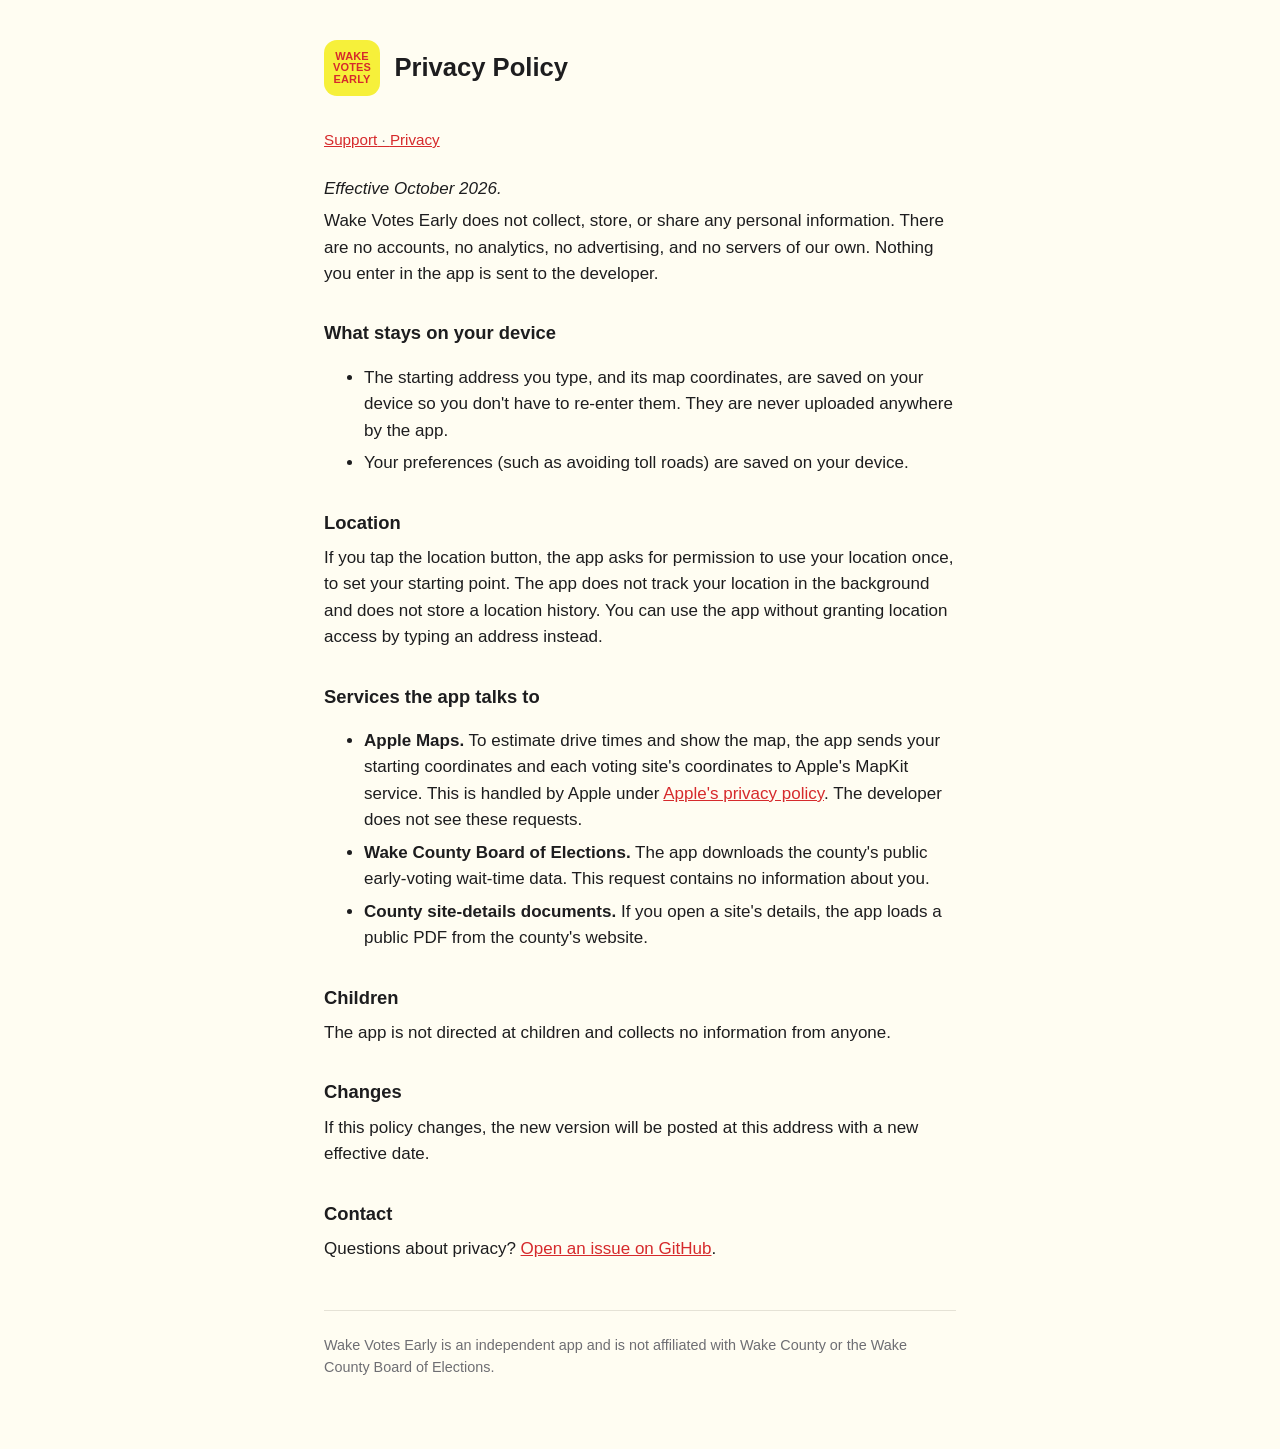
==== docs/privacy.html @ 9a8caaab "docs: contact via GitHub Issues instead of email" ====
<!doctype html>
<html lang="en">
<head>
<meta charset="utf-8">
<meta name="viewport" content="width=device-width, initial-scale=1">
<title>Wake Votes Early — Privacy Policy</title>
<link rel="stylesheet" href="style.css">
</head>
<body>
<main>
  <header>
    <div class="sign" aria-hidden="true">WAKE<br>VOTES<br>EARLY</div>
    <h1>Privacy Policy</h1>
  </header>
  <nav><a href="index.html">Support</a><a href="privacy.html">Privacy</a></nav>

  <p><em>Effective October 2026.</em></p>

  <p>Wake Votes Early does not collect, store, or share any personal information. There are no accounts, no analytics, no advertising, and no servers of our own. Nothing you enter in the app is sent to the developer.</p>

  <h2>What stays on your device</h2>
  <ul>
    <li>The starting address you type, and its map coordinates, are saved on your device so you don't have to re-enter them. They are never uploaded anywhere by the app.</li>
    <li>Your preferences (such as avoiding toll roads) are saved on your device.</li>
  </ul>

  <h2>Location</h2>
  <p>If you tap the location button, the app asks for permission to use your location once, to set your starting point. The app does not track your location in the background and does not store a location history. You can use the app without granting location access by typing an address instead.</p>

  <h2>Services the app talks to</h2>
  <ul>
    <li><strong>Apple Maps.</strong> To estimate drive times and show the map, the app sends your starting coordinates and each voting site's coordinates to Apple's MapKit service. This is handled by Apple under <a href="https://www.apple.com/legal/privacy/">Apple's privacy policy</a>. The developer does not see these requests.</li>
    <li><strong>Wake County Board of Elections.</strong> The app downloads the county's public early-voting wait-time data. This request contains no information about you.</li>
    <li><strong>County site-details documents.</strong> If you open a site's details, the app loads a public PDF from the county's website.</li>
  </ul>

  <h2>Children</h2>
  <p>The app is not directed at children and collects no information from anyone.</p>

  <h2>Changes</h2>
  <p>If this policy changes, the new version will be posted at this address with a new effective date.</p>

  <h2>Contact</h2>
  <p>Questions about privacy? <a href="https://github.com/jaysoffian/wake-early-voting/issues">Open an issue on GitHub</a>.</p>

  <footer>
    <p>Wake Votes Early is an independent app and is not affiliated with Wake County or the Wake County Board of Elections.</p>
  </footer>
</main>
</body>
</html>
---- docs/style.css ----
:root {
  color-scheme: light dark;
  --bg: #fffdf2;
  --fg: #1d1d1f;
  --muted: #6e6e73;
  --accent: #d62a2c;
  --rule: #e5e2d6;
}
@media (prefers-color-scheme: dark) {
  :root { --bg: #1c1c1e; --fg: #f2f2f7; --muted: #a1a1a6; --rule: #3a3a3c; }
}
* { box-sizing: border-box; }
body {
  margin: 0;
  background: var(--bg);
  color: var(--fg);
  font: 17px/1.55 -apple-system, BlinkMacSystemFont, "Helvetica Neue", Helvetica, Arial, sans-serif;
}
main { max-width: 42rem; margin: 0 auto; padding: 2.5rem 1.25rem 4rem; }
header { display: flex; align-items: center; gap: 0.9rem; margin-bottom: 2rem; }
header .sign {
  width: 56px; height: 56px; flex: none; border-radius: 13px;
  background: #f6f03a; color: var(--accent);
  display: grid; place-items: center; font-weight: 900; font-size: 11px; line-height: 1.05; text-align: center;
  letter-spacing: 0.01em;
}
h1 { font-size: 1.6rem; margin: 0; }
h2 { font-size: 1.15rem; margin: 2rem 0 0.5rem; }
p, li { margin: 0.4rem 0; }
a { color: var(--accent); }
nav { font-size: 0.95rem; color: var(--muted); margin-bottom: 1.5rem; }
nav a + a::before { content: " · "; color: var(--muted); }
footer { margin-top: 3rem; padding-top: 1rem; border-top: 1px solid var(--rule); color: var(--muted); font-size: 0.9rem; }
code { font-family: ui-monospace, Menlo, monospace; font-size: 0.95em; }
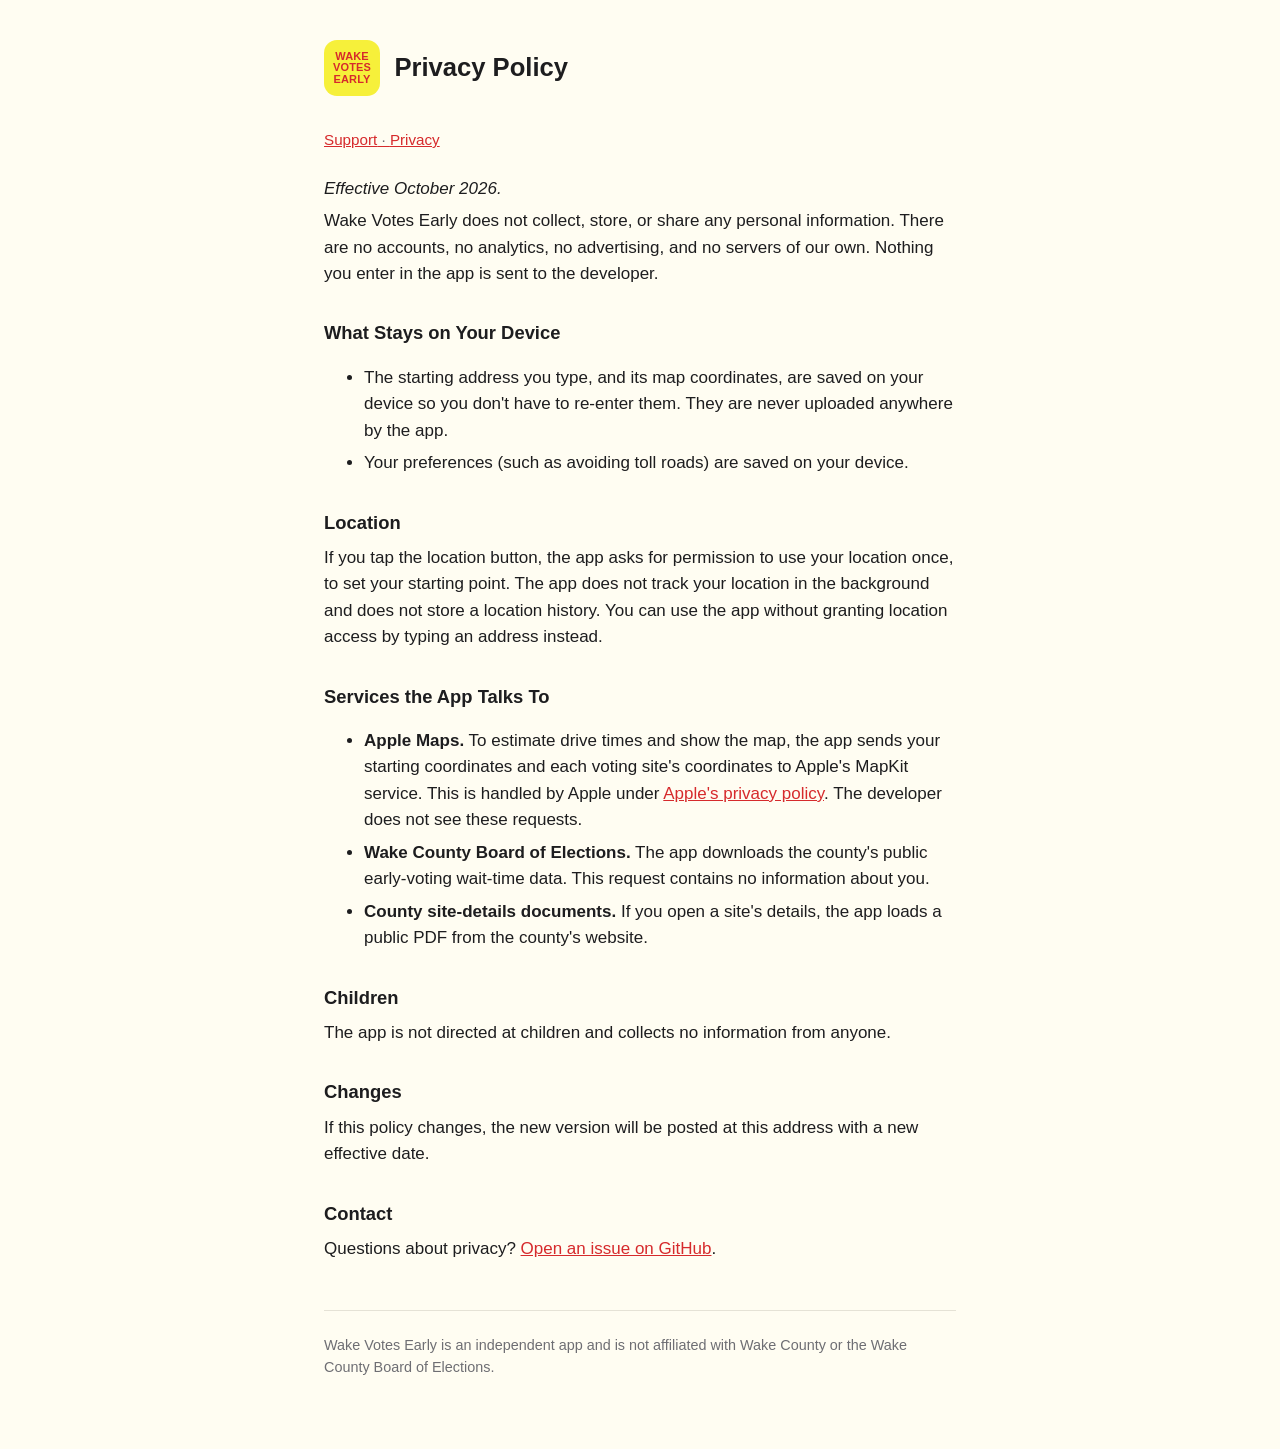
==== commit 2f458678: "docs: new intro sentence; title-case section headers" ====
--- a/docs/privacy.html
+++ b/docs/privacy.html
@@ -18,7 +18,7 @@
 
   <p>Wake Votes Early does not collect, store, or share any personal information. There are no accounts, no analytics, no advertising, and no servers of our own. Nothing you enter in the app is sent to the developer.</p>
 
-  <h2>What stays on your device</h2>
+  <h2>What Stays on Your Device</h2>
   <ul>
     <li>The starting address you type, and its map coordinates, are saved on your device so you don't have to re-enter them. They are never uploaded anywhere by the app.</li>
     <li>Your preferences (such as avoiding toll roads) are saved on your device.</li>
@@ -27,7 +27,7 @@
   <h2>Location</h2>
   <p>If you tap the location button, the app asks for permission to use your location once, to set your starting point. The app does not track your location in the background and does not store a location history. You can use the app without granting location access by typing an address instead.</p>
 
-  <h2>Services the app talks to</h2>
+  <h2>Services the App Talks To</h2>
   <ul>
     <li><strong>Apple Maps.</strong> To estimate drive times and show the map, the app sends your starting coordinates and each voting site's coordinates to Apple's MapKit service. This is handled by Apple under <a href="https://www.apple.com/legal/privacy/">Apple's privacy policy</a>. The developer does not see these requests.</li>
     <li><strong>Wake County Board of Elections.</strong> The app downloads the county's public early-voting wait-time data. This request contains no information about you.</li>
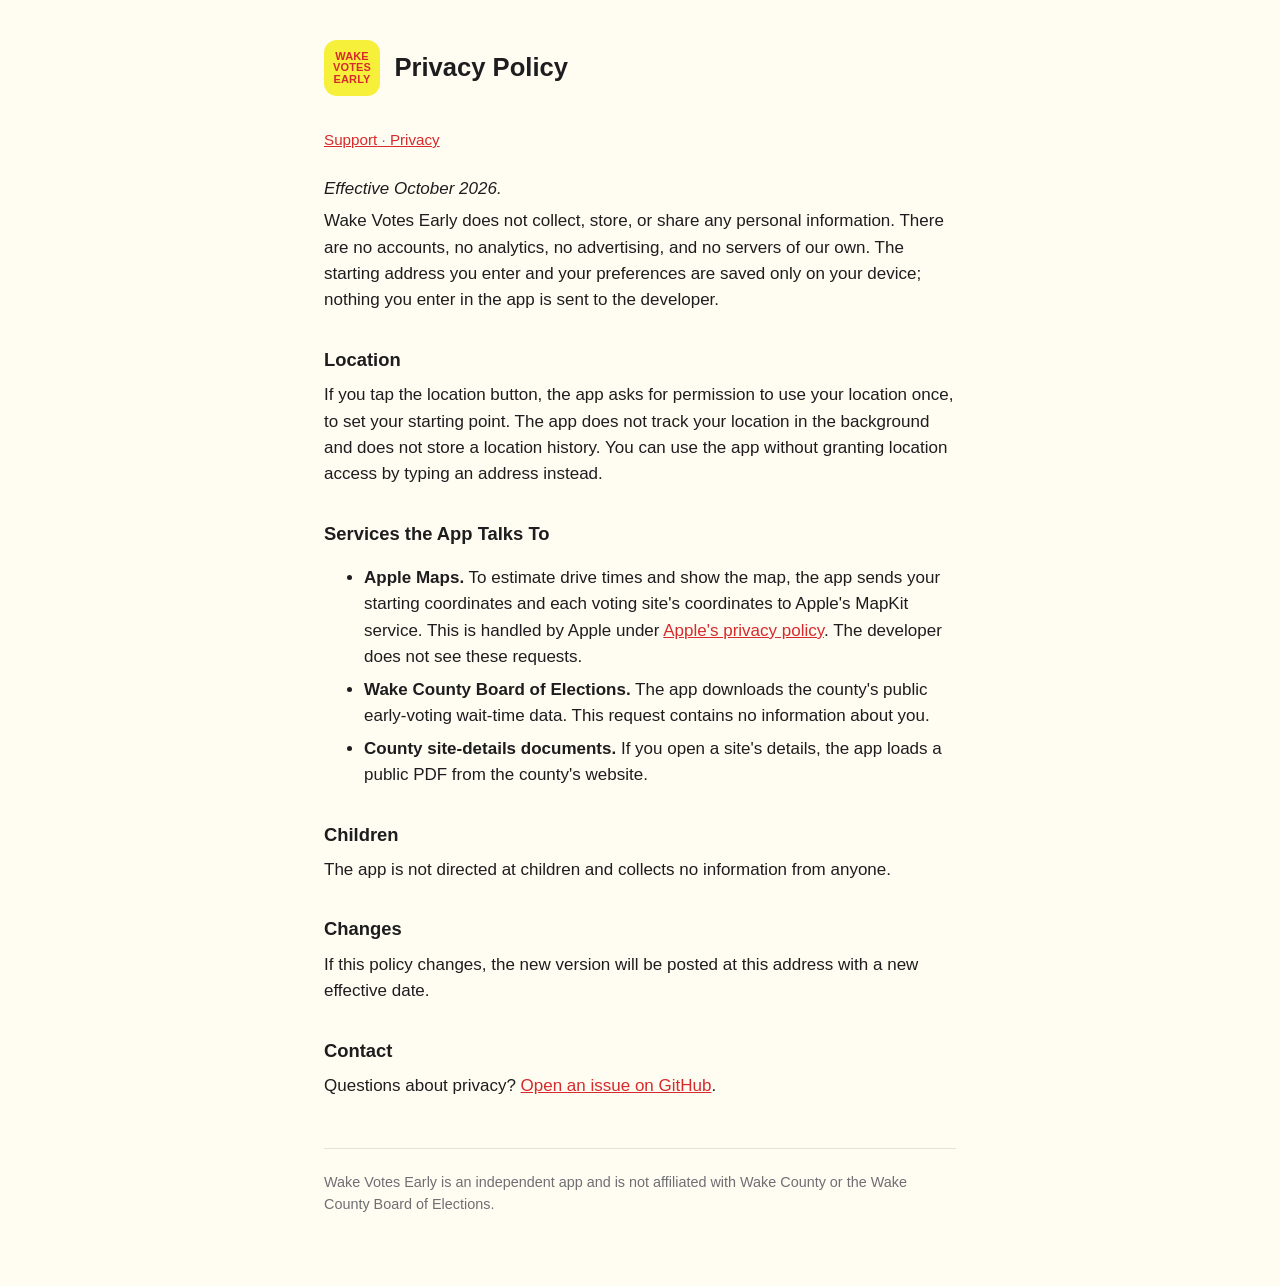
==== commit 5301214a: "privacy: fold the on-device note into the intro" ====
--- a/docs/privacy.html
+++ b/docs/privacy.html
@@ -16,13 +16,7 @@
 
   <p><em>Effective October 2026.</em></p>
 
-  <p>Wake Votes Early does not collect, store, or share any personal information. There are no accounts, no analytics, no advertising, and no servers of our own. Nothing you enter in the app is sent to the developer.</p>
-
-  <h2>What Stays on Your Device</h2>
-  <ul>
-    <li>The starting address you type, and its map coordinates, are saved on your device so you don't have to re-enter them. They are never uploaded anywhere by the app.</li>
-    <li>Your preferences (such as avoiding toll roads) are saved on your device.</li>
-  </ul>
+  <p>Wake Votes Early does not collect, store, or share any personal information. There are no accounts, no analytics, no advertising, and no servers of our own. The starting address you enter and your preferences are saved only on your device; nothing you enter in the app is sent to the developer.</p>
 
   <h2>Location</h2>
   <p>If you tap the location button, the app asks for permission to use your location once, to set your starting point. The app does not track your location in the background and does not store a location history. You can use the app without granting location access by typing an address instead.</p>
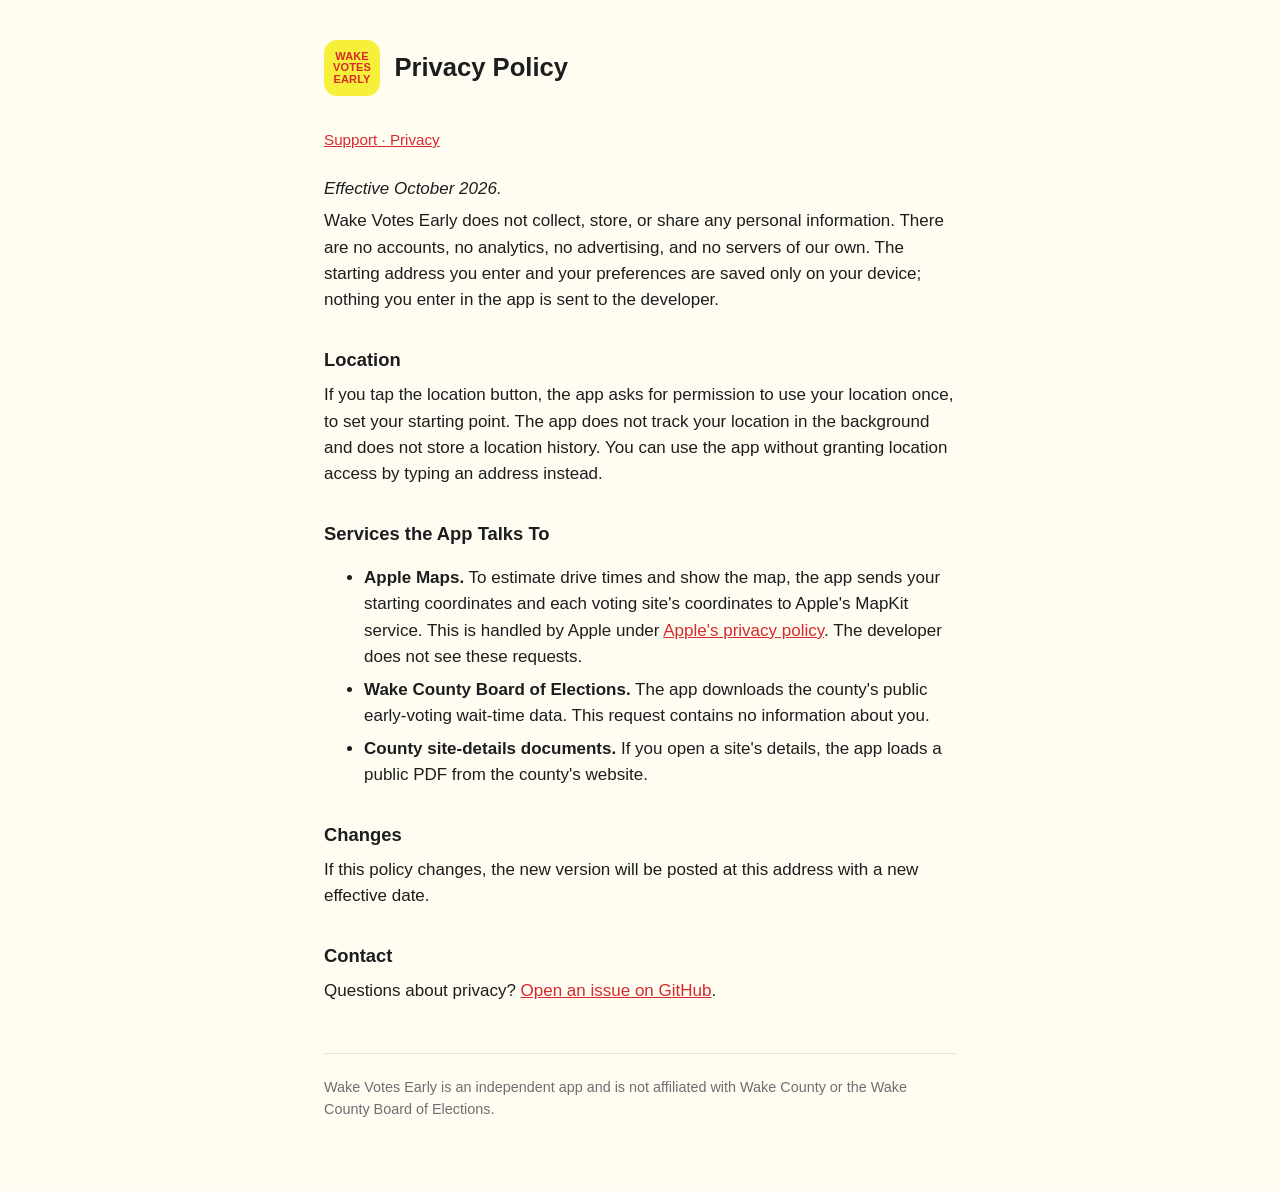
==== commit 3d50cbb5: "privacy: drop the Children section (not required for a non-kids app)" ====
--- a/docs/privacy.html
+++ b/docs/privacy.html
@@ -28,9 +28,6 @@
     <li><strong>County site-details documents.</strong> If you open a site's details, the app loads a public PDF from the county's website.</li>
   </ul>
 
-  <h2>Children</h2>
-  <p>The app is not directed at children and collects no information from anyone.</p>
-
   <h2>Changes</h2>
   <p>If this policy changes, the new version will be posted at this address with a new effective date.</p>
 
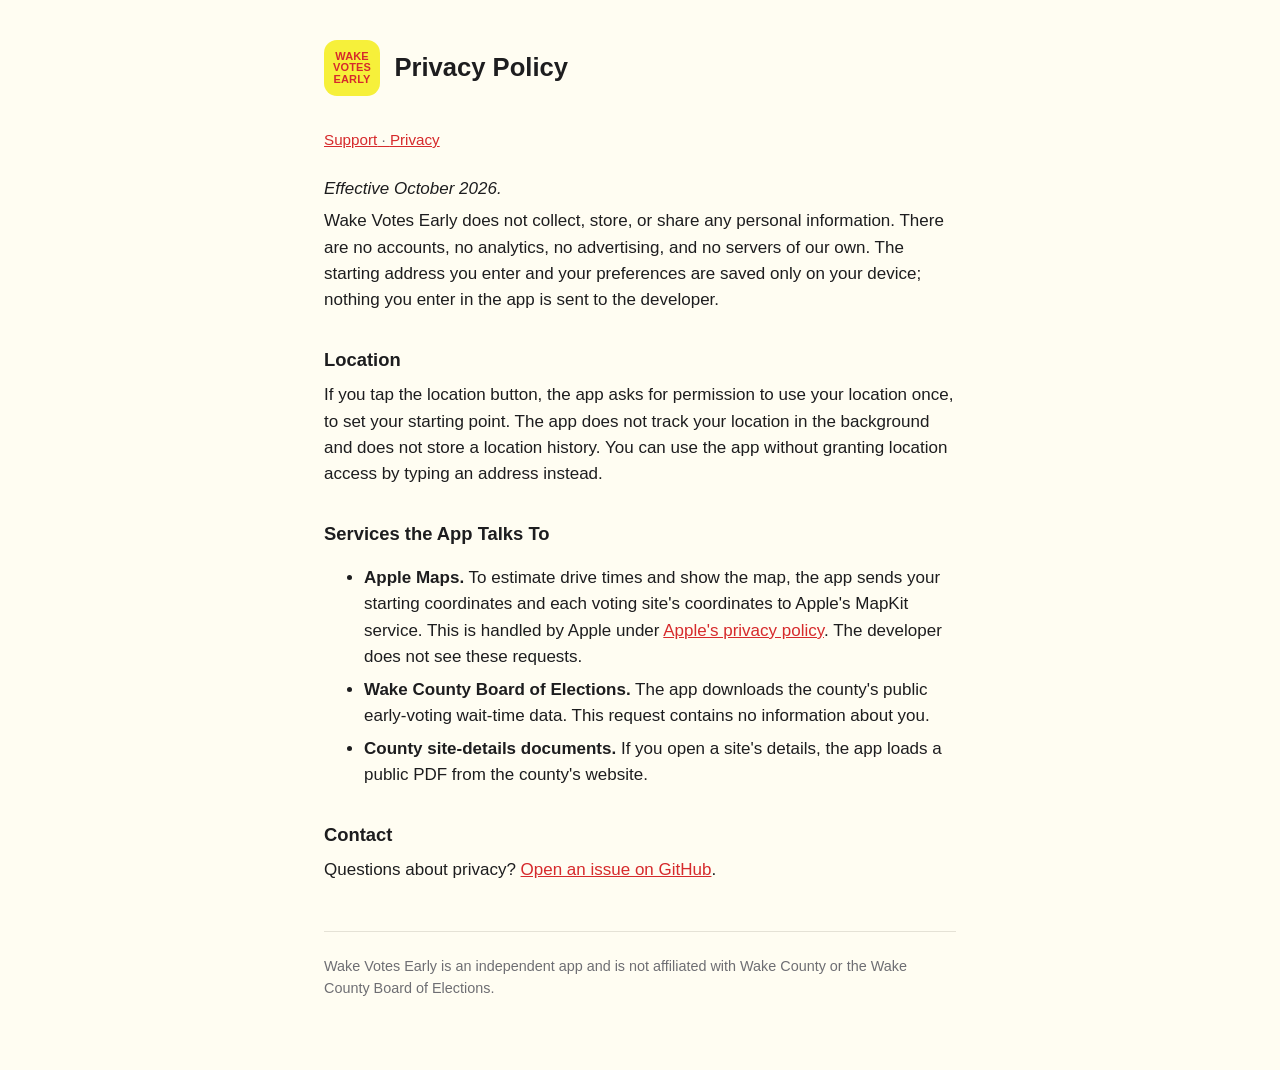
==== commit e5bbfa46: "privacy: drop the Changes section" ====
--- a/docs/privacy.html
+++ b/docs/privacy.html
@@ -28,9 +28,6 @@
     <li><strong>County site-details documents.</strong> If you open a site's details, the app loads a public PDF from the county's website.</li>
   </ul>
 
-  <h2>Changes</h2>
-  <p>If this policy changes, the new version will be posted at this address with a new effective date.</p>
-
   <h2>Contact</h2>
   <p>Questions about privacy? <a href="https://github.com/jaysoffian/wake-early-voting/issues">Open an issue on GitHub</a>.</p>
 
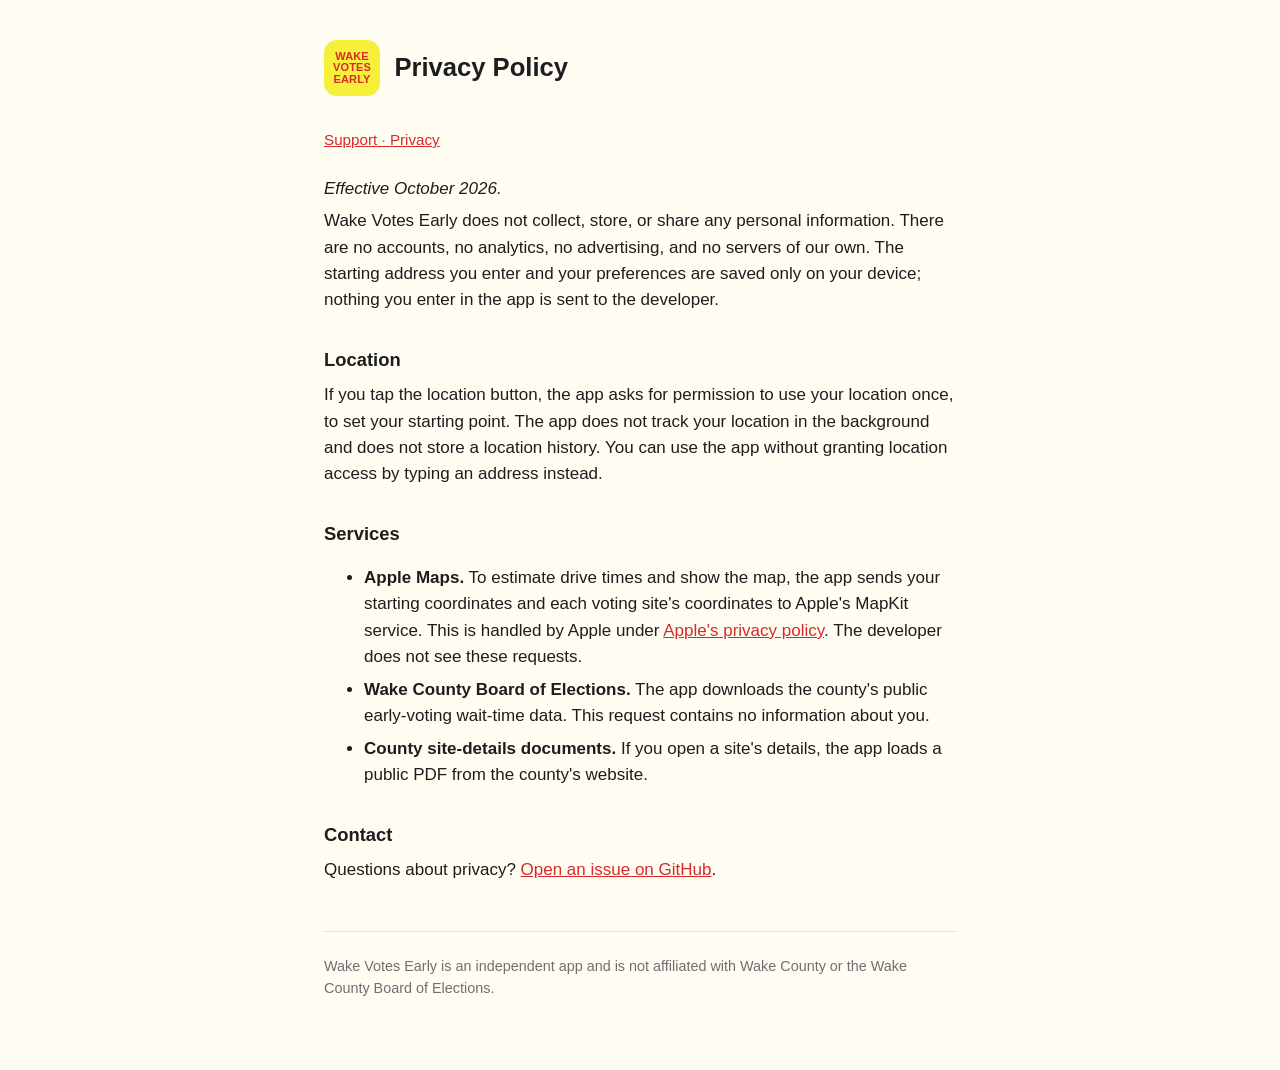
==== commit 1b4896d3: "privacy: rename section to Services" ====
--- a/docs/privacy.html
+++ b/docs/privacy.html
@@ -21,7 +21,7 @@
   <h2>Location</h2>
   <p>If you tap the location button, the app asks for permission to use your location once, to set your starting point. The app does not track your location in the background and does not store a location history. You can use the app without granting location access by typing an address instead.</p>
 
-  <h2>Services the App Talks To</h2>
+  <h2>Services</h2>
   <ul>
     <li><strong>Apple Maps.</strong> To estimate drive times and show the map, the app sends your starting coordinates and each voting site's coordinates to Apple's MapKit service. This is handled by Apple under <a href="https://www.apple.com/legal/privacy/">Apple's privacy policy</a>. The developer does not see these requests.</li>
     <li><strong>Wake County Board of Elections.</strong> The app downloads the county's public early-voting wait-time data. This request contains no information about you.</li>
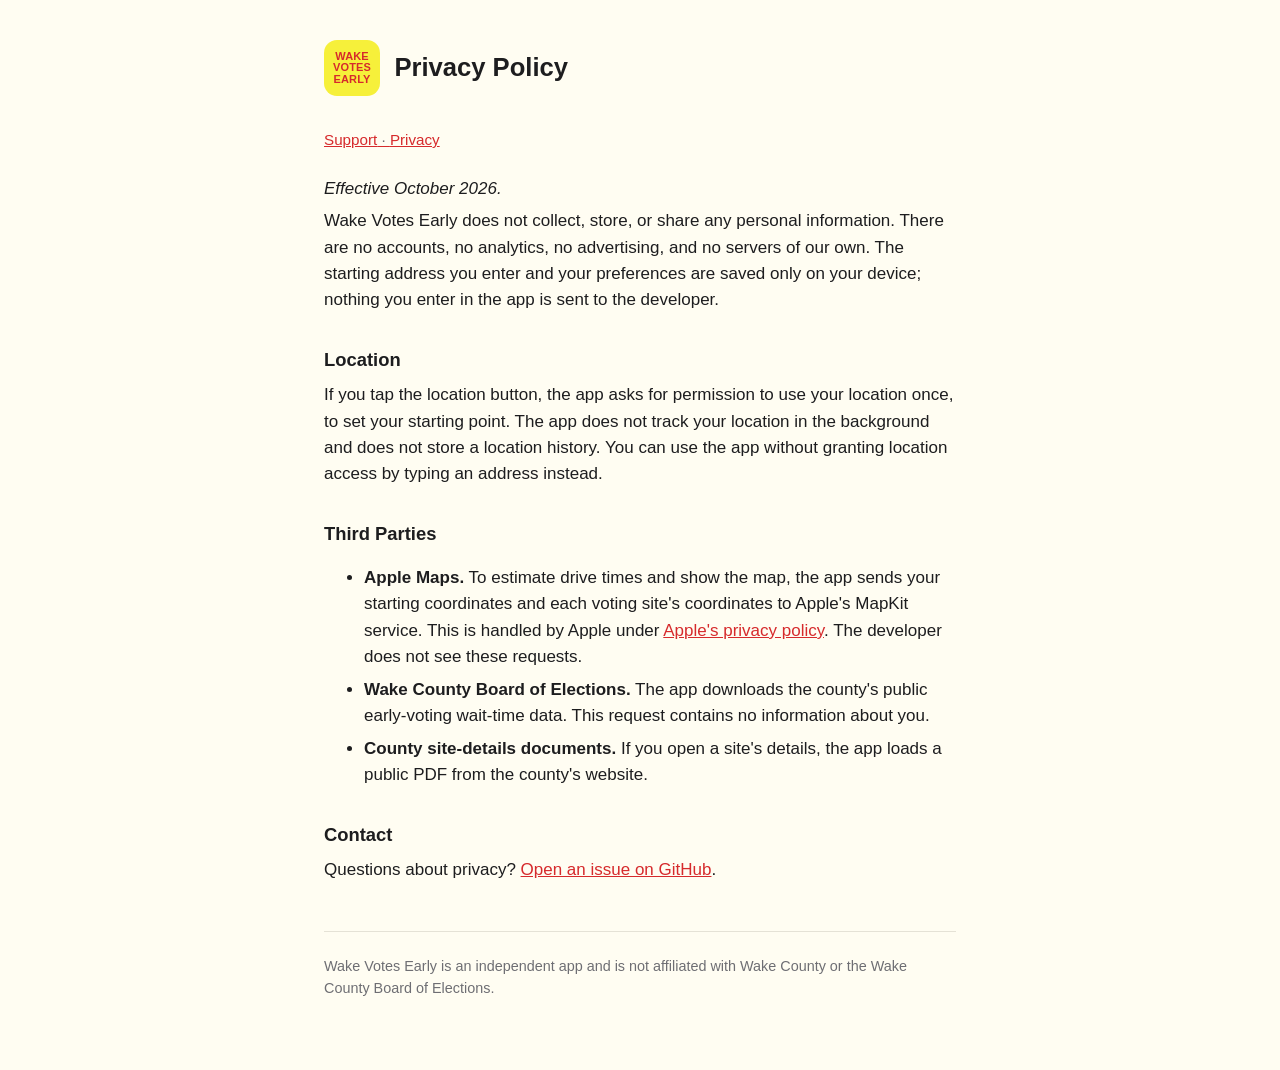
==== commit 1fc3fcd2: "privacy: conventional 'Third Parties' header" ====
--- a/docs/privacy.html
+++ b/docs/privacy.html
@@ -21,7 +21,7 @@
   <h2>Location</h2>
   <p>If you tap the location button, the app asks for permission to use your location once, to set your starting point. The app does not track your location in the background and does not store a location history. You can use the app without granting location access by typing an address instead.</p>
 
-  <h2>Services</h2>
+  <h2>Third Parties</h2>
   <ul>
     <li><strong>Apple Maps.</strong> To estimate drive times and show the map, the app sends your starting coordinates and each voting site's coordinates to Apple's MapKit service. This is handled by Apple under <a href="https://www.apple.com/legal/privacy/">Apple's privacy policy</a>. The developer does not see these requests.</li>
     <li><strong>Wake County Board of Elections.</strong> The app downloads the county's public early-voting wait-time data. This request contains no information about you.</li>
